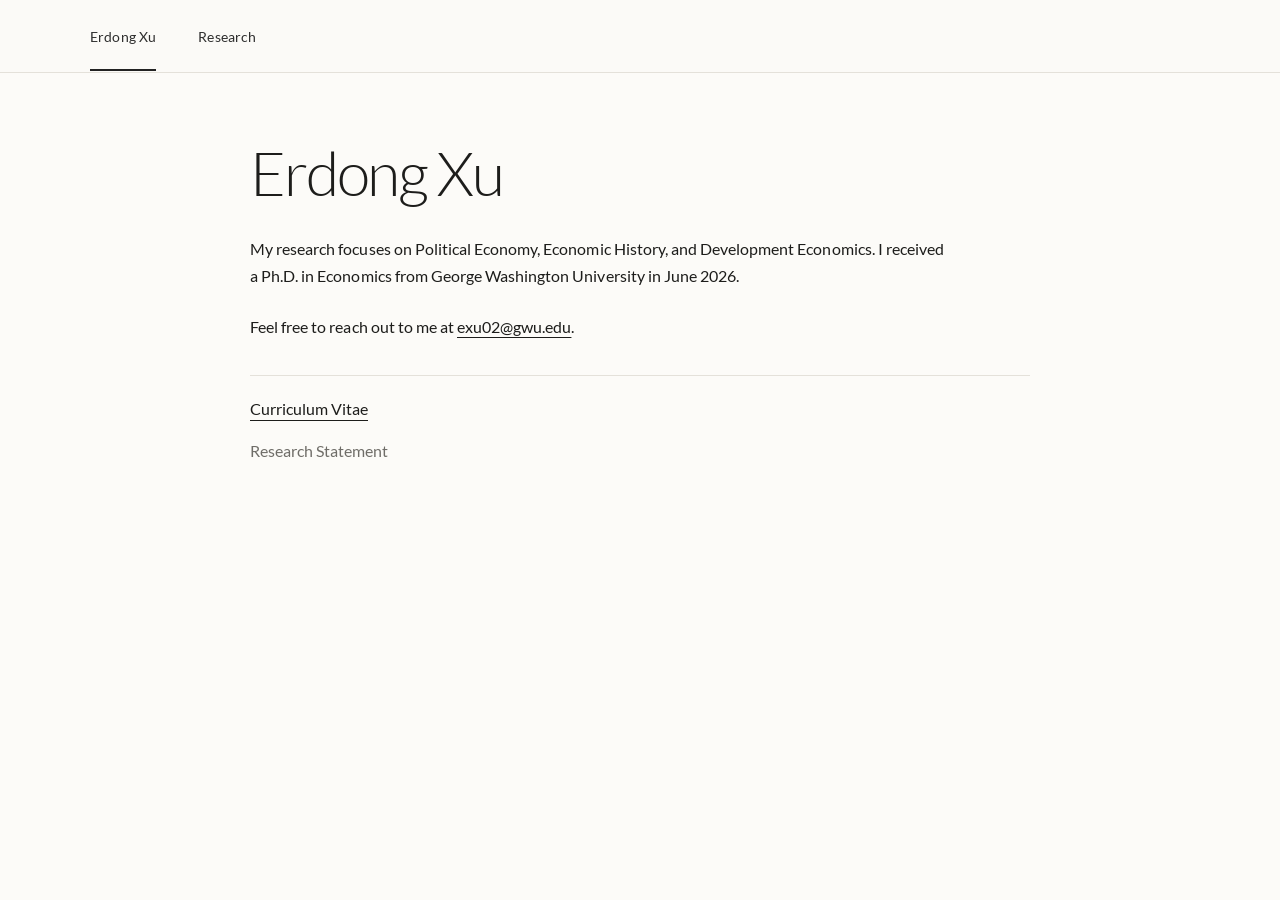
==== index.html @ b57834c0 "Add files via upload" ====
<!DOCTYPE html>
<html lang="en">
<head>
  <meta charset="UTF-8" />
  <meta name="viewport" content="width=device-width, initial-scale=1.0" />
  <meta name="description" content="Erdong Xu — Economics" />
  <title>Erdong Xu</title>
  <link rel="preload" href="fonts/lato-300.ttf" as="font" type="font/ttf" crossorigin />
  <link rel="preload" href="fonts/lato-400.ttf" as="font" type="font/ttf" crossorigin />
  <link rel="stylesheet" href="style.css" />
</head>

<body>
  <header class="site-header">
    <div class="nav-wrap">
      <nav class="site-nav" aria-label="Primary navigation">
        <a class="active" href="index.html">Erdong Xu</a>
        <a href="research.html">Research</a>
      </nav>
    </div>
  </header>

  <main class="home-page">
    <section class="home-content">
      <h1>Erdong Xu</h1>

      <div class="bio">
        <p>
          My research focuses on Political Economy, Economic History, and
          Development Economics. I received a Ph.D. in Economics from
          George Washington University in June 2026.
        </p>

        <p>
          Feel free to reach out to me at
          <a class="email-link" href="mailto:exu02@gwu.edu">exu02@gwu.edu</a>.
        </p>
      </div>

      <div class="home-links">
        <a href="cv.pdf" target="_blank" rel="noopener">Curriculum Vitae</a>
        <span class="document-label">Research Statement</span>
      </div>
    </section>
  </main>
</body>
</html>
---- style.css ----
/* =========================================================
   Erdong Xu — Personal Academic Website
   Original visual style, updated home-page structure
   ========================================================= */

@font-face {
  font-family: "Lato";
  src: url("fonts/lato-300.ttf") format("truetype");
  font-style: normal;
  font-weight: 300;
  font-display: optional;
}

@font-face {
  font-family: "Lato";
  src: url("fonts/lato-400.ttf") format("truetype");
  font-style: normal;
  font-weight: 400;
  font-display: optional;
}

@font-face {
  font-family: "Lato";
  src: url("fonts/lato-700.ttf") format("truetype");
  font-style: normal;
  font-weight: 700;
  font-display: optional;
}

@font-face {
  font-family: "Lato";
  src: url("fonts/lato-italic-400.ttf") format("truetype");
  font-style: italic;
  font-weight: 400;
  font-display: optional;
}

:root {
  --bg: #fcfbf8;
  --text: #1d1d1b;
  --muted: #6f6d68;
  --rule: #e4e1da;
  --max-width: 1100px;
  --home-width: 780px;
}

* {
  box-sizing: border-box;
}

html {
  scroll-behavior: smooth;
}

html,
body {
  margin: 0;
  padding: 0;
  background: var(--bg);
  color: var(--text);
}

body {
  font-family: "Lato", "Helvetica Neue", Arial, sans-serif;
  -webkit-font-smoothing: antialiased;
  text-rendering: optimizeLegibility;
}

a {
  color: inherit;
}

/* ---------------- Header ---------------- */

.site-header {
  border-bottom: 1px solid var(--rule);
  background: rgba(251, 250, 247, 0.96);
}

.nav-wrap {
  width: min(calc(100% - 64px), var(--max-width));
  margin: 0 auto;
}

.site-nav {
  display: flex;
  gap: 42px;
  align-items: center;
  height: 72px;
}

.site-nav a {
  position: relative;
  padding: 25px 0 23px;
  color: #2e2e2e;
  font-size: 0.9rem;
  line-height: 1.4;
  letter-spacing: 0.01em;
  text-decoration: none;
}

.site-nav a:hover {
  color: #000;
}

.site-nav a.active::after {
  content: "";
  position: absolute;
  left: 0;
  right: 0;
  bottom: -1px;
  height: 2px;
  background: #222;
}

/* =========================================================
   HOME PAGE
   ========================================================= */

.home-page {
  width: min(calc(100% - 64px), var(--home-width));
  margin: 0 auto;
  padding: 68px 0 92px;
}

.home-content h1 {
  margin: 0;
  font-size: clamp(2.75rem, 5vw, 3.8rem);
  line-height: 1.04;
  font-weight: 300;
  letter-spacing: -0.035em;
}

.bio {
  margin-top: 32px;
  max-width: 700px;
}

.bio p {
  margin: 0 0 24px;
  font-size: 0.98rem;
  line-height: 1.72;
  letter-spacing: 0.002em;
}

.email-link {
  text-decoration: underline;
  text-decoration-thickness: 1px;
  text-underline-offset: 4px;
}

.email-link:hover {
  opacity: 0.65;
}

.home-links {
  display: flex;
  flex-direction: column;
  align-items: flex-start;
  gap: 18px;
  margin-top: 34px;
  padding-top: 22px;
  border-top: 1px solid var(--rule);
}

.home-links a,
.home-links .document-label {
  font-size: 0.98rem;
  line-height: 1.5;
}

.home-links a {
  text-decoration: underline;
  text-decoration-thickness: 1px;
  text-underline-offset: 5px;
}

.home-links .document-label {
  color: var(--muted);
}

.home-links a:hover {
  opacity: 0.65;
}

/* =========================================================
   RESEARCH PAGE
   ========================================================= */

.research-page {
  width: min(calc(100% - 64px), var(--max-width));
  margin: 0 auto;
  padding: 56px 0 90px;
}

.research-section > h1 {
  margin: 0 0 34px;
  font-size: clamp(1.75rem, 3vw, 2.25rem);
  line-height: 1.12;
  font-weight: 300;
  letter-spacing: -0.02em;
}

.paper-card {
  display: grid;
  grid-template-columns: 300px minmax(0, 1fr);
  gap: 38px;
  padding: 30px 0 34px;
  border-top: 1px solid var(--rule);
}

.paper-card:first-of-type {
  border-top: 0;
  padding-top: 0;
}

.paper-image {
  width: 100%;
}

.paper-image img {
  display: block;
  width: 100%;
  aspect-ratio: 16 / 10;
  object-fit: cover;
  border: 1px solid #d4d0c7;
  border-radius: 3px;
  background: #f2f0eb;
}

.paper-content {
  padding-top: 1px;
}

.paper-content h2 {
  margin: 0;
  max-width: 800px;
  font-size: 1.27rem;
  line-height: 1.42;
  font-weight: 400;
  letter-spacing: -0.01em;
}

.abstract {
  margin: 16px 0 0;
  max-width: 790px;
  font-size: 0.94rem;
  line-height: 1.66;
  color: #34322f;
}

.presented {
  margin: 18px 0 0;
  max-width: 790px;
  font-size: 0.9rem;
  line-height: 1.65;
  color: var(--muted);
}

.presented span {
  color: #55524d;
  font-weight: 600;
}

/* ---------------- Responsive ---------------- */

@media (max-width: 900px) {
  .paper-card {
    grid-template-columns: 240px minmax(0, 1fr);
    gap: 30px;
  }

  .paper-content h2 {
    font-size: 1.22rem;
  }
}

@media (max-width: 700px) {
  .nav-wrap,
  .home-page,
  .research-page {
    width: min(calc(100% - 34px), var(--max-width));
  }

  .site-nav {
    height: 64px;
    gap: 28px;
  }

  .site-nav a {
    padding: 22px 0 18px;
    font-size: 0.95rem;
  }

  .home-page {
    padding-top: 44px;
    padding-bottom: 72px;
  }

  .home-content h1 {
    font-size: clamp(2.45rem, 11vw, 3.15rem);
  }

  .bio {
    margin-top: 32px;
  }

  .bio p {
    margin-bottom: 24px;
    font-size: 0.97rem;
    line-height: 1.68;
  }

  .home-links {
    gap: 18px;
    margin-top: 34px;
    padding-top: 20px;
  }

  .home-links a,
  .home-links .document-label {
    font-size: 0.98rem;
  }

  .research-page {
    padding-top: 42px;
    padding-bottom: 70px;
  }

  .research-section > h1 {
    margin-bottom: 28px;
    font-size: 1.8rem;
  }

  .paper-card {
    grid-template-columns: 1fr;
    gap: 18px;
    padding: 30px 0 34px;
  }

  .paper-image {
    max-width: 520px;
  }

  .paper-content h2 {
    font-size: 1.18rem;
  }

  .abstract {
    font-size: 0.94rem;
    line-height: 1.64;
  }

  .presented {
    margin-top: 18px;
    font-size: 0.92rem;
  }
}
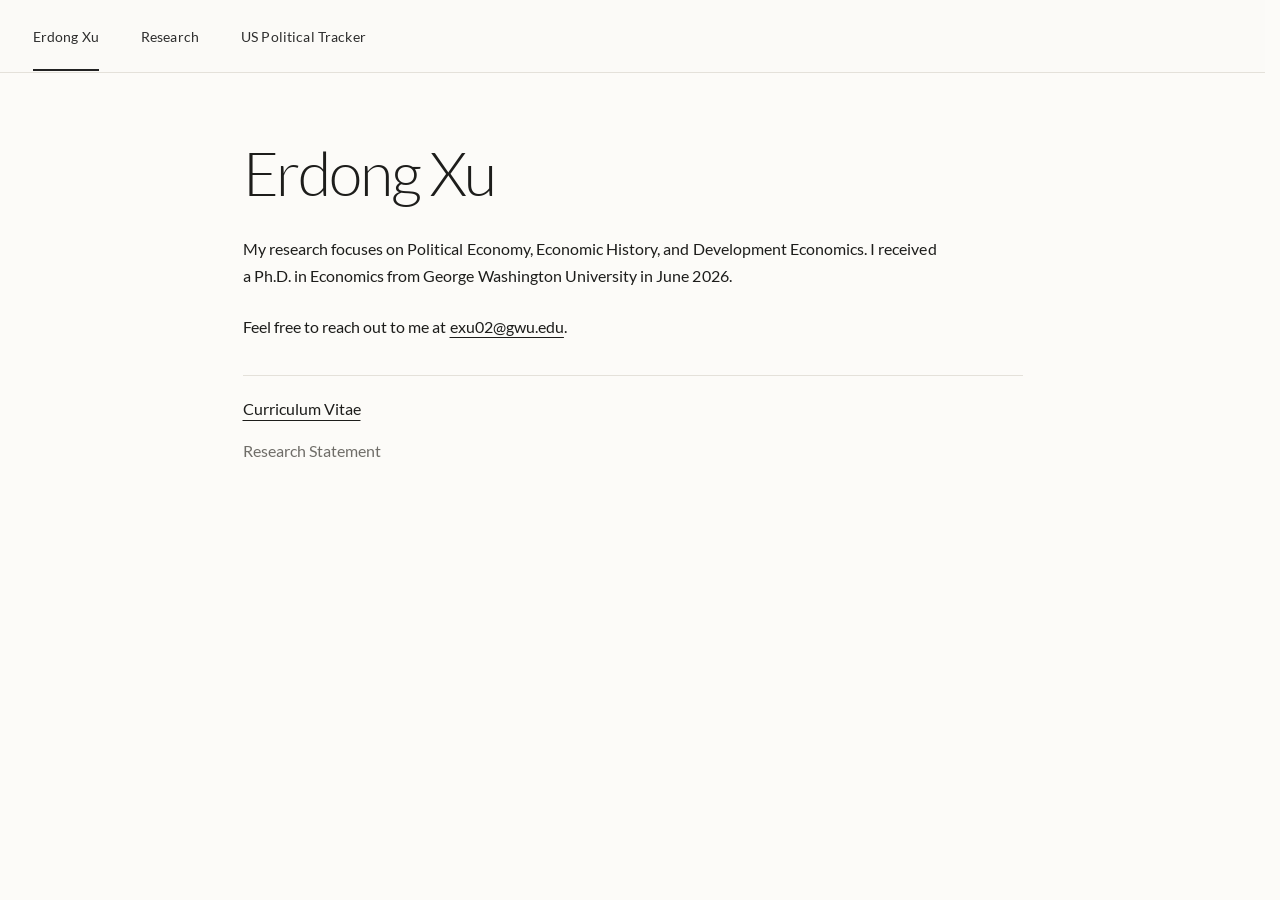
==== commit c90345d2: "Add US Political Tracker and Work in Progress section Link the tracker from Home and Research, move " ====
--- a/index.html
+++ b/index.html
@@ -16,6 +16,7 @@
       <nav class="site-nav" aria-label="Primary navigation">
         <a class="active" href="index.html">Erdong Xu</a>
         <a href="research.html">Research</a>
+        <a href="tracker/index.html">US Political Tracker</a>
       </nav>
     </div>
   </header>
--- a/style.css
+++ b/style.css
@@ -40,7 +40,7 @@
   --text: #1d1d1b;
   --muted: #6f6d68;
   --rule: #e4e1da;
-  --max-width: 1100px;
+  --max-width: 1200px;
   --home-width: 780px;
 }
 
@@ -356,3 +356,39 @@
     font-size: 0.92rem;
   }
 }
+
+/* US Political Tracker nav item: keep three header links on one line on very narrow phones */
+@media (max-width: 400px) {
+  .site-nav {
+    gap: 18px;
+  }
+
+  .site-nav a {
+    font-size: 0.8rem;
+  }
+}
+
+/* ---------------- Work in Progress ---------------- */
+
+.wip-section {
+  margin-top: 64px;
+}
+
+.inline-link {
+  text-decoration: underline;
+  text-decoration-thickness: 1px;
+  text-underline-offset: 3px;
+}
+
+.inline-link:hover {
+  opacity: 0.65;
+}
+
+@media (max-width: 700px) {
+  .wip-section {
+    margin-top: 48px;
+  }
+}
+
+/* keep nav position stable across short/tall pages */
+html { scrollbar-gutter: stable; }
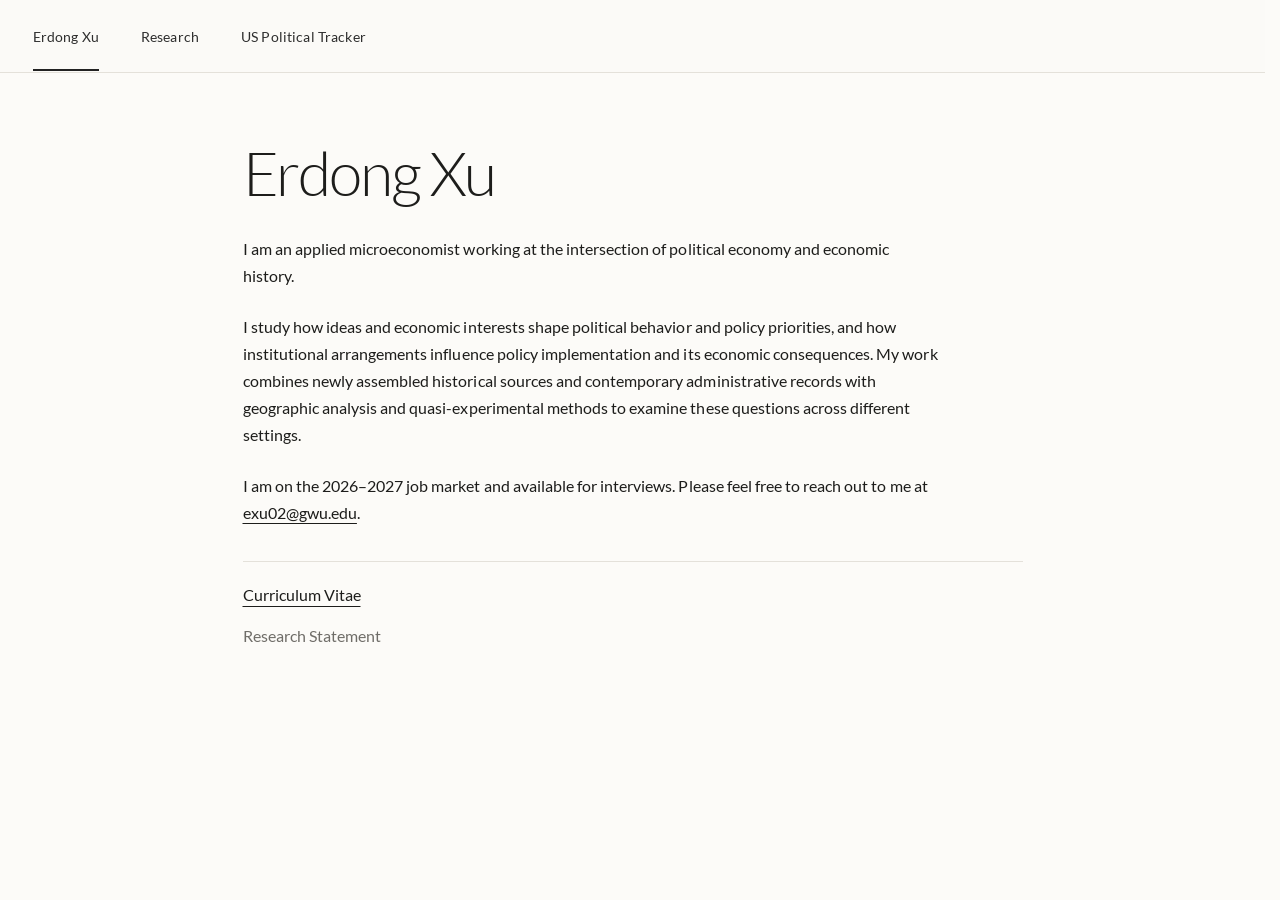
==== commit 008bb2ca: "Update index.html" ====
--- a/index.html
+++ b/index.html
@@ -25,15 +25,24 @@
     <section class="home-content">
       <h1>Erdong Xu</h1>
 
-      <div class="bio">
+<div class="bio">
         <p>
-          My research focuses on Political Economy, Economic History, and
-          Development Economics. I received a Ph.D. in Economics from
-          George Washington University in June 2026.
+          I am an applied microeconomist working at the intersection of
+          political economy and economic history.
         </p>
 
         <p>
-          Feel free to reach out to me at
+          I study how ideas and economic interests shape political behavior
+          and policy priorities, and how institutional arrangements influence
+          policy implementation and its economic consequences. My work
+          combines newly assembled historical sources and contemporary
+          administrative records with geographic analysis and
+          quasi-experimental methods to examine these questions across
+          different settings.
+        </p>
+
+        <p>
+          I am on the 2026–2027 job market and available for interviews. Please feel free to reach out to me at
           <a class="email-link" href="mailto:exu02@gwu.edu">exu02@gwu.edu</a>.
         </p>
       </div>
@@ -44,5 +53,6 @@
       </div>
     </section>
   </main>
+  <script data-goatcounter="https://exu-econ.goatcounter.com/count" async src="//gc.zgo.at/count.js"></script>
 </body>
 </html>
--- a/style.css
+++ b/style.css
@@ -218,6 +218,10 @@
   width: 100%;
 }
 
+.paper-card--center-image .paper-image {
+  align-self: center;
+}
+
 .paper-image img {
   display: block;
   width: 100%;
@@ -374,6 +378,18 @@
   margin-top: 64px;
 }
 
+.title-link {
+  color: inherit;
+  text-decoration: underline;
+  text-decoration-thickness: 1px;
+  text-underline-offset: 4px;
+  text-decoration-color: rgba(58, 57, 54, 0.45);
+}
+
+.title-link:hover {
+  opacity: 0.65;
+}
+
 .inline-link {
   text-decoration: underline;
   text-decoration-thickness: 1px;
